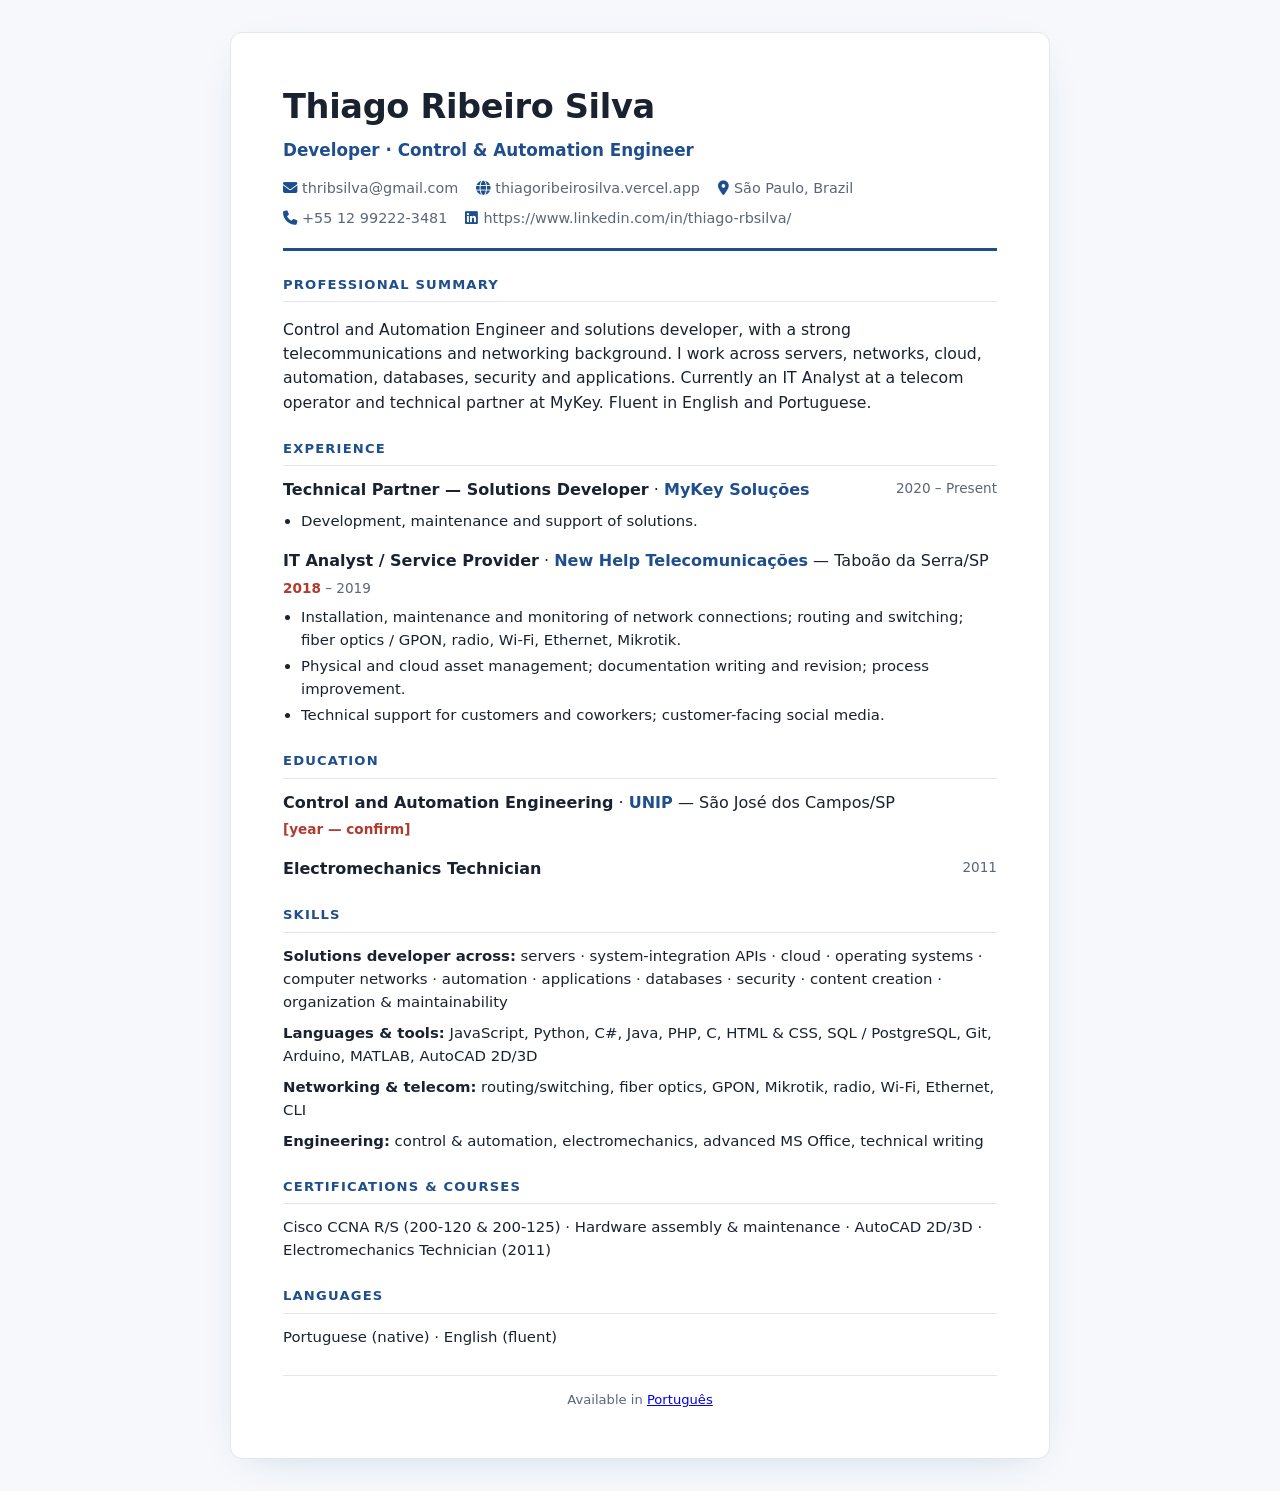
==== curriculo/en-us/index.html @ 22ec601d "corrige título, telefone, linkedin, tempo de trabalho, descrição, início de trabalho do currículo en" ====
<!DOCTYPE html>
<html lang="en-US">
<head>
  <meta charset="UTF-8">
  <meta name="viewport" content="width=device-width, initial-scale=1">
  <title>Thiago Ribeiro Silva — Resume</title>
  <link rel="stylesheet" href="https://cdnjs.cloudflare.com/ajax/libs/font-awesome/6.5.2/css/all.min.css">
  <style>
    :root{
      --cor-fundo:#ffffff;
      --cor-papel:#f6f8fb;
      --cor-texto:#1a2230;
      --cor-texto-suave:#5b6678;
      --cor-destaque:#1f4e8c;          /* azul corporativo (engenharia/aeroespacial) */
      --cor-destaque-claro:#eaf1fb;
      --cor-borda:#e2e7ef;
      --largura-maxima:820px;
    }
    *{box-sizing:border-box;}
    body{
      margin:0;
      background:var(--cor-papel);
      color:var(--cor-texto);
      font-family:'Inter',system-ui,-apple-system,'Segoe UI',Roboto,Arial,sans-serif;
      line-height:1.55;
      -webkit-font-smoothing:antialiased;
    }
    .folha{
      max-width:var(--largura-maxima);
      margin:32px auto;
      background:var(--cor-fundo);
      border:1px solid var(--cor-borda);
      border-radius:12px;
      padding:48px 52px;
      box-shadow:0 10px 40px -20px rgba(31,78,140,.25);
    }
    /* cabeçalho */
    .cabecalho{ border-bottom:3px solid var(--cor-destaque); padding-bottom:18px; margin-bottom:22px; }
    .cabecalho h1{ margin:0; font-size:2.1rem; letter-spacing:-.01em; color:var(--cor-texto); }
    .cargo{ margin:4px 0 14px; color:var(--cor-destaque); font-weight:600; font-size:1.05rem; }
    .contato{ display:flex; flex-wrap:wrap; gap:8px 18px; font-size:.9rem; color:var(--cor-texto-suave); }
    .contato a{ color:var(--cor-texto-suave); text-decoration:none; }
    .contato a:hover{ color:var(--cor-destaque); }
    .contato i{ color:var(--cor-destaque); margin-right:5px; }
    /* seções */
    section{ margin-top:24px; }
    section h2{
      font-size:.82rem; text-transform:uppercase; letter-spacing:.09em;
      color:var(--cor-destaque); margin:0 0 12px; padding-bottom:6px;
      border-bottom:1px solid var(--cor-borda);
    }
    .resumo{ color:var(--cor-texto); font-size:.98rem; }
    /* experiência / formação */
    .item{ margin-bottom:16px; }
    .item-topo{ display:flex; justify-content:space-between; flex-wrap:wrap; gap:4px; }
    .item-titulo{ font-weight:700; }
    .item-org{ color:var(--cor-destaque); font-weight:600; }
    .item-periodo{ color:var(--cor-texto-suave); font-size:.85rem; white-space:nowrap; }
    .item ul{ margin:7px 0 0; padding-left:18px; }
    .item li{ margin:3px 0; font-size:.93rem; }
    .placeholder{ color:#b03a2e; font-weight:600; }    /* destacar o que falta confirmar */
    /* habilidades */
    .grupo-skill{ margin-bottom:8px; font-size:.93rem; }
    .grupo-skill b{ color:var(--cor-texto); }
    .linha-curta{ font-size:.93rem; }
    footer{ margin-top:26px; padding-top:14px; border-top:1px solid var(--cor-borda); font-size:.82rem; color:var(--cor-texto-suave); text-align:center; }
    /* responsivo */
    @media (max-width:600px){ .folha{ padding:30px 22px; margin:14px; } .cabecalho h1{ font-size:1.7rem; } }
    /* impressão / salvar como PDF */
    @media print{
      body{ background:#fff; }
      .folha{ margin:0; border:0; box-shadow:none; border-radius:0; padding:0 8mm; max-width:none; }
      a{ color:var(--cor-texto) !important; }
    }
  </style>
</head>
<body>
  <main class="folha">
    <header class="cabecalho">
      <h1>Thiago Ribeiro Silva</h1>
      <div class="cargo">Developer · Control &amp; Automation Engineer</div>
      <div class="contato">
        <span><i class="fas fa-envelope"></i><a href="mailto:thribsilva@gmail.com">thribsilva@gmail.com</a></span>
        <span><i class="fas fa-globe"></i><a href="https://thiagoribeirosilva.vercel.app" target="_blank" rel="noopener">thiagoribeirosilva.vercel.app</a></span>
        <span><i class="fas fa-location-dot"></i>São Paulo, Brazil</span>
        <span><i class="fas fa-phone"></i><span">+55 12 99222-3481</span></span>
        <span><i class="fab fa-linkedin"></i><span>https://www.linkedin.com/in/thiago-rbsilva/</span></span>
      </div>
    </header>

    <section>
      <h2>Professional summary</h2>
      <p class="resumo">
        Control and Automation Engineer and solutions developer, with a strong telecommunications and
        networking background. I work across servers, networks, cloud, automation, databases, security and
        applications. Currently an IT Analyst at a telecom operator and technical partner at MyKey. Fluent in
        English and Portuguese.
      </p>
    </section>

    <section>
      <h2>Experience</h2>

      <div class="item">
        <div class="item-topo">
          <span><span class="item-titulo">Technical Partner — Solutions Developer</span> ·
            <span class="item-org">MyKey Soluções</span></span>
          <span class="item-periodo"><span>2020</span> – Present</span>
        </div>
        <ul>
          <li><span>Development, maintenance and support of solutions.</span></li>
        </ul>
      </div>

      <div class="item">
        <div class="item-topo">
          <span><span class="item-titulo">IT Analyst / Service Provider</span> ·
            <span class="item-org">New Help Telecomunicações</span> — Taboão da Serra/SP</span>
          <span class="item-periodo"><span class="placeholder">2018</span> – 2019</span>
        </div>
        <ul>
          <li>Installation, maintenance and monitoring of network connections; routing and switching; fiber optics / GPON, radio, Wi-Fi, Ethernet, Mikrotik.</li>
          <li>Physical and cloud asset management; documentation writing and revision; process improvement.</li>
          <li>Technical support for customers and coworkers; customer-facing social media.</li>
        </ul>
      </div>
    </section>

    <section>
      <h2>Education</h2>
      <div class="item">
        <div class="item-topo">
          <span><span class="item-titulo">Control and Automation Engineering</span> ·
            <span class="item-org">UNIP</span> — São José dos Campos/SP</span>
          <span class="item-periodo"><span class="placeholder">[year — confirm]</span></span>
        </div>
      </div>
      <div class="item">
        <div class="item-topo">
          <span><span class="item-titulo">Electromechanics Technician</span></span>
          <span class="item-periodo">2011</span>
        </div>
      </div>
    </section>

    <section>
      <h2>Skills</h2>
      <div class="grupo-skill"><b>Solutions developer across:</b> servers · system-integration APIs · cloud · operating systems · computer networks · automation · applications · databases · security · content creation · organization &amp; maintainability</div>
      <div class="grupo-skill"><b>Languages &amp; tools:</b> JavaScript, Python, C#, Java, PHP, C, HTML &amp; CSS, SQL / PostgreSQL, Git, Arduino, MATLAB, AutoCAD 2D/3D</div>
      <div class="grupo-skill"><b>Networking &amp; telecom:</b> routing/switching, fiber optics, GPON, Mikrotik, radio, Wi-Fi, Ethernet, CLI</div>
      <div class="grupo-skill"><b>Engineering:</b> control &amp; automation, electromechanics, advanced MS Office, technical writing</div>
    </section>

    <section>
      <h2>Certifications &amp; courses</h2>
      <div class="linha-curta">Cisco CCNA R/S (200-120 &amp; 200-125) · Hardware assembly &amp; maintenance · AutoCAD 2D/3D · Electromechanics Technician (2011)</div>
    </section>

    <section>
      <h2>Languages</h2>
      <div class="linha-curta">Portuguese (native) · English (fluent)</div>
    </section>

    <footer>Available in <a href="../pt-BR">Português</a></footer>
  </main>
</body>
</html>
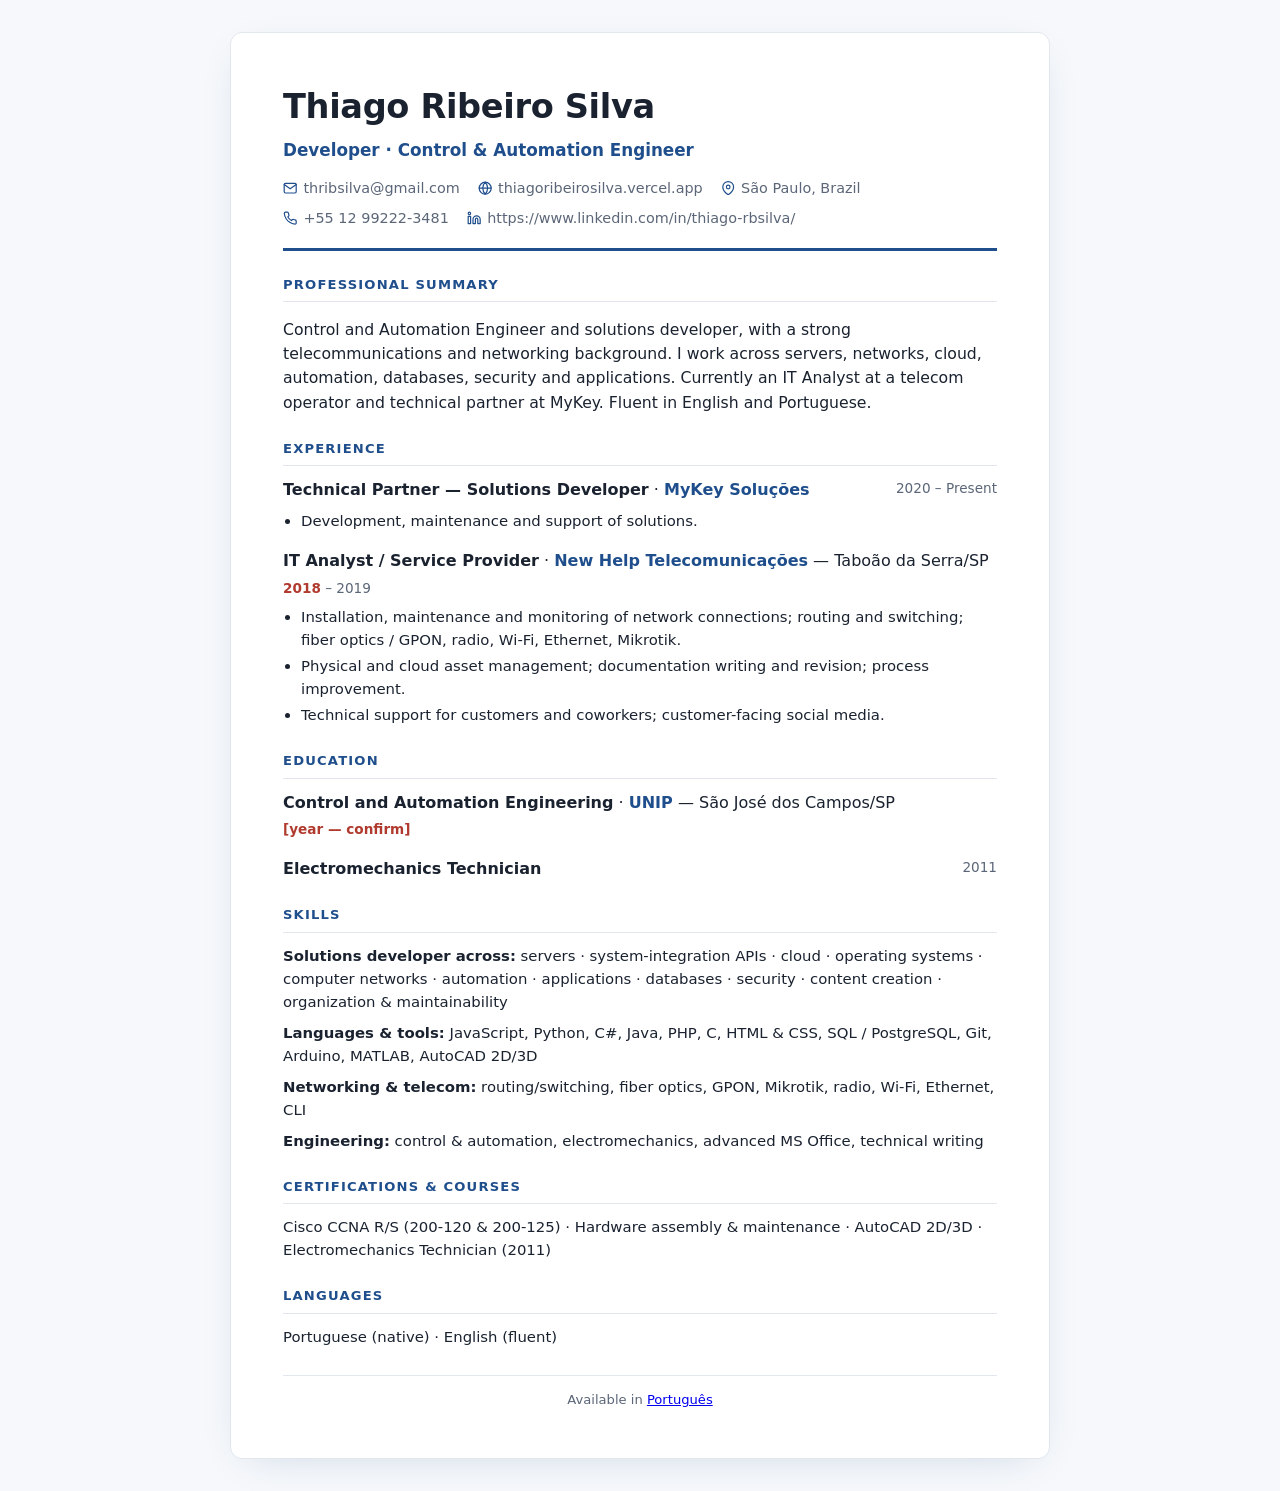
==== commit e413a877: "Corrige currículo sob a CSP estrita do site - Externaliza o CSS para estilo.css (o <style> inline er" ====
--- a/curriculo/en-us/index.html
+++ b/curriculo/en-us/index.html
@@ -4,75 +4,7 @@
   <meta charset="UTF-8">
   <meta name="viewport" content="width=device-width, initial-scale=1">
   <title>Thiago Ribeiro Silva — Resume</title>
-  <link rel="stylesheet" href="https://cdnjs.cloudflare.com/ajax/libs/font-awesome/6.5.2/css/all.min.css">
-  <style>
-    :root{
-      --cor-fundo:#ffffff;
-      --cor-papel:#f6f8fb;
-      --cor-texto:#1a2230;
-      --cor-texto-suave:#5b6678;
-      --cor-destaque:#1f4e8c;          /* azul corporativo (engenharia/aeroespacial) */
-      --cor-destaque-claro:#eaf1fb;
-      --cor-borda:#e2e7ef;
-      --largura-maxima:820px;
-    }
-    *{box-sizing:border-box;}
-    body{
-      margin:0;
-      background:var(--cor-papel);
-      color:var(--cor-texto);
-      font-family:'Inter',system-ui,-apple-system,'Segoe UI',Roboto,Arial,sans-serif;
-      line-height:1.55;
-      -webkit-font-smoothing:antialiased;
-    }
-    .folha{
-      max-width:var(--largura-maxima);
-      margin:32px auto;
-      background:var(--cor-fundo);
-      border:1px solid var(--cor-borda);
-      border-radius:12px;
-      padding:48px 52px;
-      box-shadow:0 10px 40px -20px rgba(31,78,140,.25);
-    }
-    /* cabeçalho */
-    .cabecalho{ border-bottom:3px solid var(--cor-destaque); padding-bottom:18px; margin-bottom:22px; }
-    .cabecalho h1{ margin:0; font-size:2.1rem; letter-spacing:-.01em; color:var(--cor-texto); }
-    .cargo{ margin:4px 0 14px; color:var(--cor-destaque); font-weight:600; font-size:1.05rem; }
-    .contato{ display:flex; flex-wrap:wrap; gap:8px 18px; font-size:.9rem; color:var(--cor-texto-suave); }
-    .contato a{ color:var(--cor-texto-suave); text-decoration:none; }
-    .contato a:hover{ color:var(--cor-destaque); }
-    .contato i{ color:var(--cor-destaque); margin-right:5px; }
-    /* seções */
-    section{ margin-top:24px; }
-    section h2{
-      font-size:.82rem; text-transform:uppercase; letter-spacing:.09em;
-      color:var(--cor-destaque); margin:0 0 12px; padding-bottom:6px;
-      border-bottom:1px solid var(--cor-borda);
-    }
-    .resumo{ color:var(--cor-texto); font-size:.98rem; }
-    /* experiência / formação */
-    .item{ margin-bottom:16px; }
-    .item-topo{ display:flex; justify-content:space-between; flex-wrap:wrap; gap:4px; }
-    .item-titulo{ font-weight:700; }
-    .item-org{ color:var(--cor-destaque); font-weight:600; }
-    .item-periodo{ color:var(--cor-texto-suave); font-size:.85rem; white-space:nowrap; }
-    .item ul{ margin:7px 0 0; padding-left:18px; }
-    .item li{ margin:3px 0; font-size:.93rem; }
-    .placeholder{ color:#b03a2e; font-weight:600; }    /* destacar o que falta confirmar */
-    /* habilidades */
-    .grupo-skill{ margin-bottom:8px; font-size:.93rem; }
-    .grupo-skill b{ color:var(--cor-texto); }
-    .linha-curta{ font-size:.93rem; }
-    footer{ margin-top:26px; padding-top:14px; border-top:1px solid var(--cor-borda); font-size:.82rem; color:var(--cor-texto-suave); text-align:center; }
-    /* responsivo */
-    @media (max-width:600px){ .folha{ padding:30px 22px; margin:14px; } .cabecalho h1{ font-size:1.7rem; } }
-    /* impressão / salvar como PDF */
-    @media print{
-      body{ background:#fff; }
-      .folha{ margin:0; border:0; box-shadow:none; border-radius:0; padding:0 8mm; max-width:none; }
-      a{ color:var(--cor-texto) !important; }
-    }
-  </style>
+  <link rel="stylesheet" href="estilo.css" />
 </head>
 <body>
   <main class="folha">
@@ -80,11 +12,11 @@
       <h1>Thiago Ribeiro Silva</h1>
       <div class="cargo">Developer · Control &amp; Automation Engineer</div>
       <div class="contato">
-        <span><i class="fas fa-envelope"></i><a href="mailto:thribsilva@gmail.com">thribsilva@gmail.com</a></span>
-        <span><i class="fas fa-globe"></i><a href="https://thiagoribeirosilva.vercel.app" target="_blank" rel="noopener">thiagoribeirosilva.vercel.app</a></span>
-        <span><i class="fas fa-location-dot"></i>São Paulo, Brazil</span>
-        <span><i class="fas fa-phone"></i><span">+55 12 99222-3481</span></span>
-        <span><i class="fab fa-linkedin"></i><span>https://www.linkedin.com/in/thiago-rbsilva/</span></span>
+        <span><svg class="icone" viewBox="0 0 24 24" aria-hidden="true"><path d="M4 4h16c1.1 0 2 .9 2 2v12c0 1.1-.9 2-2 2H4c-1.1 0-2-.9-2-2V6c0-1.1.9-2 2-2z"/><polyline points="22,6 12,13 2,6"/></svg><a href="mailto:thribsilva@gmail.com">thribsilva@gmail.com</a></span>
+        <span><svg class="icone" viewBox="0 0 24 24" aria-hidden="true"><circle cx="12" cy="12" r="10"/><line x1="2" y1="12" x2="22" y2="12"/><path d="M12 2a15.3 15.3 0 0 1 4 10 15.3 15.3 0 0 1-4 10 15.3 15.3 0 0 1-4-10 15.3 15.3 0 0 1 4-10z"/></svg><a href="https://thiagoribeirosilva.vercel.app" target="_blank" rel="noopener">thiagoribeirosilva.vercel.app</a></span>
+        <span><svg class="icone" viewBox="0 0 24 24" aria-hidden="true"><path d="M21 10c0 7-9 13-9 13s-9-6-9-13a9 9 0 0 1 18 0z"/><circle cx="12" cy="10" r="3"/></svg>São Paulo, Brazil</span>
+        <span><svg class="icone" viewBox="0 0 24 24" aria-hidden="true"><path d="M22 16.92v3a2 2 0 0 1-2.18 2 19.79 19.79 0 0 1-8.63-3.07 19.5 19.5 0 0 1-6-6 19.79 19.79 0 0 1-3.07-8.67A2 2 0 0 1 4.11 2h3a2 2 0 0 1 2 1.72 12.84 12.84 0 0 0 .7 2.81 2 2 0 0 1-.45 2.11L8.09 9.91a16 16 0 0 0 6 6l1.27-1.27a2 2 0 0 1 2.11-.45 12.84 12.84 0 0 0 2.81.7A2 2 0 0 1 22 16.92z"/></svg><span">+55 12 99222-3481</span></span>
+        <span><svg class="icone" viewBox="0 0 24 24" aria-hidden="true"><path d="M16 8a6 6 0 0 1 6 6v7h-4v-7a2 2 0 0 0-2-2 2 2 0 0 0-2 2v7h-4v-7a6 6 0 0 1 6-6z"/><rect x="2" y="9" width="4" height="12"/><circle cx="4" cy="4" r="2"/></svg><span>https://www.linkedin.com/in/thiago-rbsilva/</span></span>
       </div>
     </header>
 
--- a/curriculo/en-us/estilo.css
+++ b/curriculo/en-us/estilo.css
@@ -0,0 +1,68 @@
+:root{
+      --cor-fundo:#ffffff;
+      --cor-papel:#f6f8fb;
+      --cor-texto:#1a2230;
+      --cor-texto-suave:#5b6678;
+      --cor-destaque:#1f4e8c;          /* azul corporativo (engenharia/aeroespacial) */
+      --cor-destaque-claro:#eaf1fb;
+      --cor-borda:#e2e7ef;
+      --largura-maxima:820px;
+    }
+    *{box-sizing:border-box;}
+    body{
+      margin:0;
+      background:var(--cor-papel);
+      color:var(--cor-texto);
+      font-family:'Inter',system-ui,-apple-system,'Segoe UI',Roboto,Arial,sans-serif;
+      line-height:1.55;
+      -webkit-font-smoothing:antialiased;
+    }
+    .folha{
+      max-width:var(--largura-maxima);
+      margin:32px auto;
+      background:var(--cor-fundo);
+      border:1px solid var(--cor-borda);
+      border-radius:12px;
+      padding:48px 52px;
+      box-shadow:0 10px 40px -20px rgba(31,78,140,.25);
+    }
+    /* cabeçalho */
+    .cabecalho{ border-bottom:3px solid var(--cor-destaque); padding-bottom:18px; margin-bottom:22px; }
+    .cabecalho h1{ margin:0; font-size:2.1rem; letter-spacing:-.01em; color:var(--cor-texto); }
+    .cargo{ margin:4px 0 14px; color:var(--cor-destaque); font-weight:600; font-size:1.05rem; }
+    .contato{ display:flex; flex-wrap:wrap; gap:8px 18px; font-size:.9rem; color:var(--cor-texto-suave); }
+    .contato a{ color:var(--cor-texto-suave); text-decoration:none; }
+    .contato a:hover{ color:var(--cor-destaque); }
+    .contato .icone{ width:1em; height:1em; color:var(--cor-destaque); margin-right:6px; vertical-align:-2px; flex:none; stroke:currentColor; fill:none; stroke-width:2; stroke-linecap:round; stroke-linejoin:round; }
+    /* seções */
+    section{ margin-top:24px; }
+    section h2{
+      font-size:.82rem; text-transform:uppercase; letter-spacing:.09em;
+      color:var(--cor-destaque); margin:0 0 12px; padding-bottom:6px;
+      border-bottom:1px solid var(--cor-borda);
+    }
+    .resumo{ color:var(--cor-texto); font-size:.98rem; }
+    /* experiência / formação */
+    .item{ margin-bottom:16px; }
+    .item-topo{ display:flex; justify-content:space-between; flex-wrap:wrap; gap:4px; }
+    .item-titulo{ font-weight:700; }
+    .item-org{ color:var(--cor-destaque); font-weight:600; }
+    .item-periodo{ color:var(--cor-texto-suave); font-size:.85rem; white-space:nowrap; }
+    .item ul{ margin:7px 0 0; padding-left:18px; }
+    .item li{ margin:3px 0; font-size:.93rem; }
+    .placeholder{ color:#b03a2e; font-weight:600; }    /* destacar o que falta confirmar */
+    /* habilidades */
+    .grupo-skill{ margin-bottom:8px; font-size:.93rem; }
+    .grupo-skill b{ color:var(--cor-texto); }
+    .linha-curta{ font-size:.93rem; }
+    footer{ margin-top:26px; padding-top:14px; border-top:1px solid var(--cor-borda); font-size:.82rem; color:var(--cor-texto-suave); text-align:center; }
+    /* responsivo */
+    @media (max-width:600px){ .folha{ padding:30px 22px; margin:14px; } .cabecalho h1{ font-size:1.7rem; } }
+    /* impressão / salvar como PDF */
+    @media print{
+      body{ background:#fff; }
+      .folha{ margin:0; border:0; box-shadow:none; border-radius:0; padding:0 8mm; max-width:none; }
+      a{ color:var(--cor-texto) !important; }
+    }
+.contato span{ display:inline-flex; align-items:center; }
+
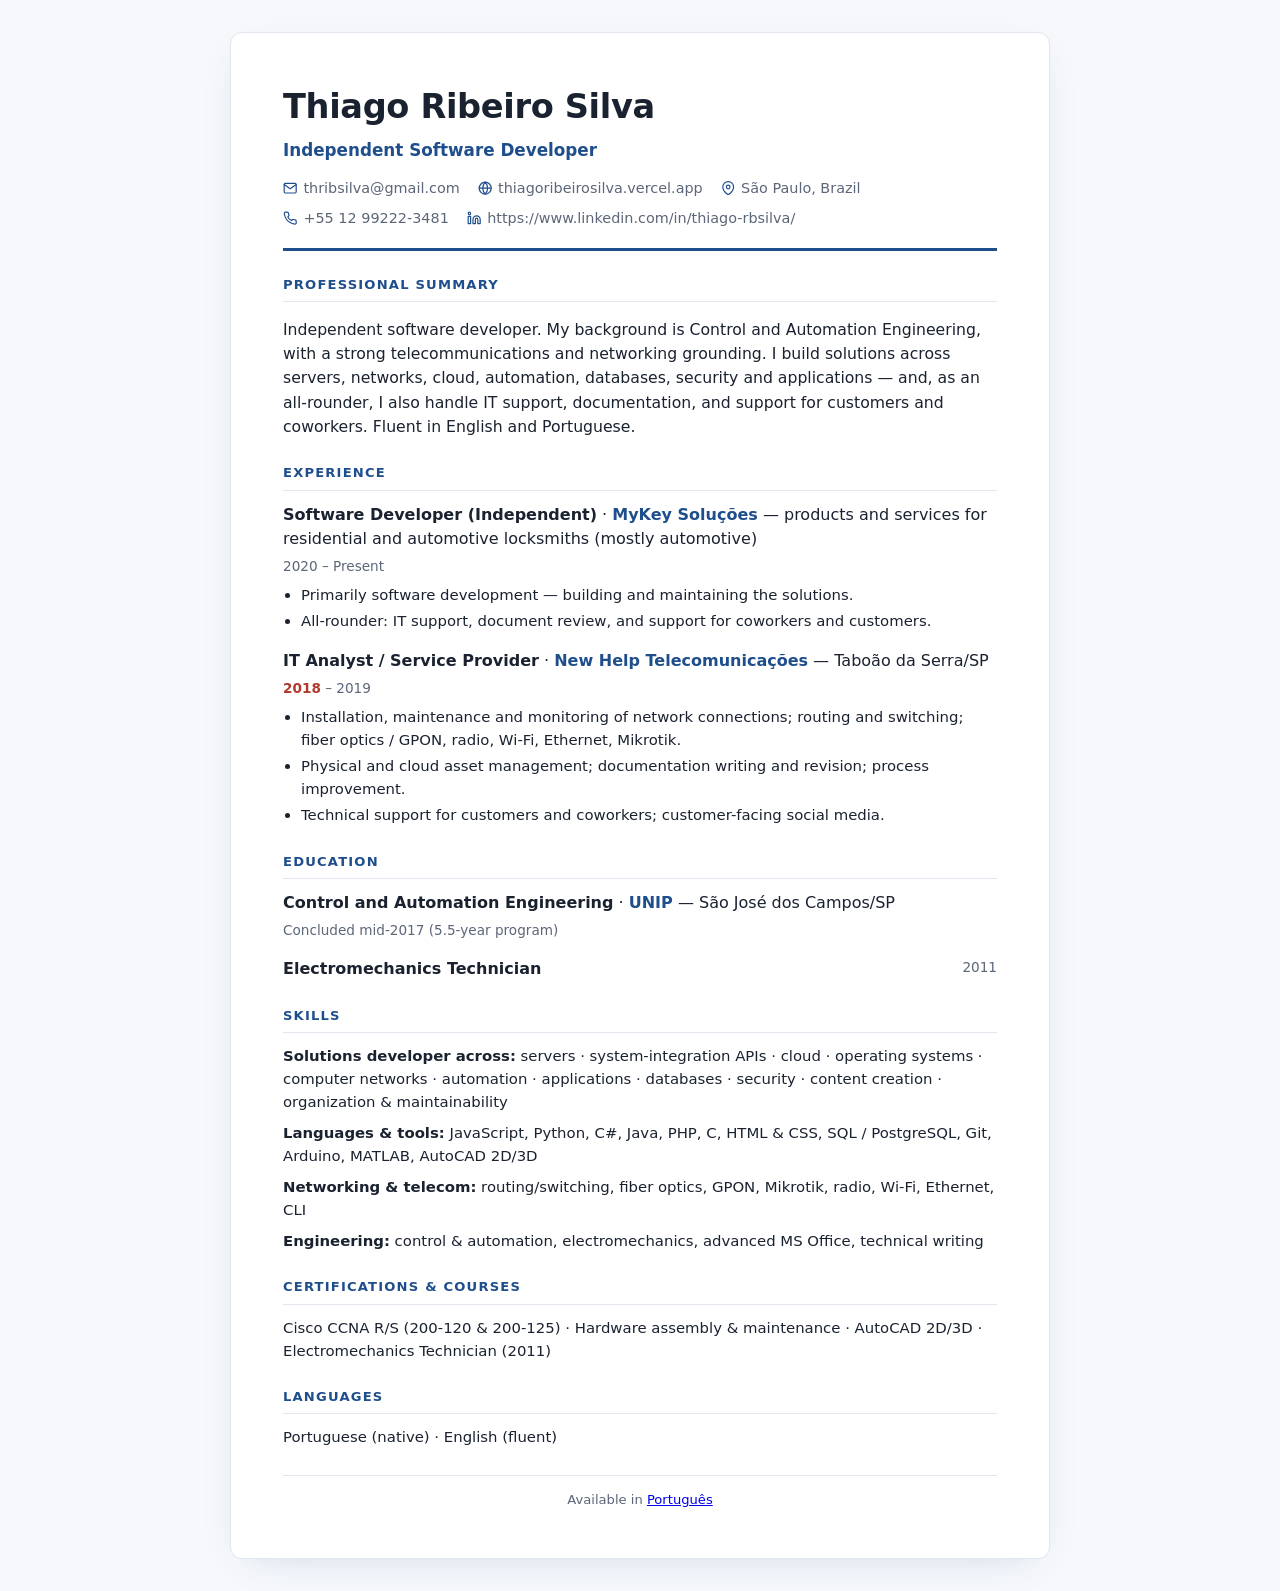
==== commit a6ee8eac: "Corrige conteúdo do currículo (fatos reais do Thiago) - Cargo: Independent Software Developer (prima" ====
--- a/curriculo/en-us/index.html
+++ b/curriculo/en-us/index.html
@@ -4,18 +4,19 @@
   <meta charset="UTF-8">
   <meta name="viewport" content="width=device-width, initial-scale=1">
   <title>Thiago Ribeiro Silva — Resume</title>
-  <link rel="stylesheet" href="estilo.css" />
+  <link rel="icon" type="image/svg+xml" href="/favicon.svg" />
+  <link rel="stylesheet" href="/curriculo/en-us/estilo.css" />
 </head>
 <body>
   <main class="folha">
     <header class="cabecalho">
       <h1>Thiago Ribeiro Silva</h1>
-      <div class="cargo">Developer · Control &amp; Automation Engineer</div>
+      <div class="cargo">Independent Software Developer</div>
       <div class="contato">
         <span><svg class="icone" viewBox="0 0 24 24" aria-hidden="true"><path d="M4 4h16c1.1 0 2 .9 2 2v12c0 1.1-.9 2-2 2H4c-1.1 0-2-.9-2-2V6c0-1.1.9-2 2-2z"/><polyline points="22,6 12,13 2,6"/></svg><a href="mailto:thribsilva@gmail.com">thribsilva@gmail.com</a></span>
         <span><svg class="icone" viewBox="0 0 24 24" aria-hidden="true"><circle cx="12" cy="12" r="10"/><line x1="2" y1="12" x2="22" y2="12"/><path d="M12 2a15.3 15.3 0 0 1 4 10 15.3 15.3 0 0 1-4 10 15.3 15.3 0 0 1-4-10 15.3 15.3 0 0 1 4-10z"/></svg><a href="https://thiagoribeirosilva.vercel.app" target="_blank" rel="noopener">thiagoribeirosilva.vercel.app</a></span>
         <span><svg class="icone" viewBox="0 0 24 24" aria-hidden="true"><path d="M21 10c0 7-9 13-9 13s-9-6-9-13a9 9 0 0 1 18 0z"/><circle cx="12" cy="10" r="3"/></svg>São Paulo, Brazil</span>
-        <span><svg class="icone" viewBox="0 0 24 24" aria-hidden="true"><path d="M22 16.92v3a2 2 0 0 1-2.18 2 19.79 19.79 0 0 1-8.63-3.07 19.5 19.5 0 0 1-6-6 19.79 19.79 0 0 1-3.07-8.67A2 2 0 0 1 4.11 2h3a2 2 0 0 1 2 1.72 12.84 12.84 0 0 0 .7 2.81 2 2 0 0 1-.45 2.11L8.09 9.91a16 16 0 0 0 6 6l1.27-1.27a2 2 0 0 1 2.11-.45 12.84 12.84 0 0 0 2.81.7A2 2 0 0 1 22 16.92z"/></svg><span">+55 12 99222-3481</span></span>
+        <span><svg class="icone" viewBox="0 0 24 24" aria-hidden="true"><path d="M22 16.92v3a2 2 0 0 1-2.18 2 19.79 19.79 0 0 1-8.63-3.07 19.5 19.5 0 0 1-6-6 19.79 19.79 0 0 1-3.07-8.67A2 2 0 0 1 4.11 2h3a2 2 0 0 1 2 1.72 12.84 12.84 0 0 0 .7 2.81 2 2 0 0 1-.45 2.11L8.09 9.91a16 16 0 0 0 6 6l1.27-1.27a2 2 0 0 1 2.11-.45 12.84 12.84 0 0 0 2.81.7A2 2 0 0 1 22 16.92z"/></svg><a href="tel:+5512992223481">+55 12 99222-3481</a></span>
         <span><svg class="icone" viewBox="0 0 24 24" aria-hidden="true"><path d="M16 8a6 6 0 0 1 6 6v7h-4v-7a2 2 0 0 0-2-2 2 2 0 0 0-2 2v7h-4v-7a6 6 0 0 1 6-6z"/><rect x="2" y="9" width="4" height="12"/><circle cx="4" cy="4" r="2"/></svg><span>https://www.linkedin.com/in/thiago-rbsilva/</span></span>
       </div>
     </header>
@@ -23,10 +24,10 @@
     <section>
       <h2>Professional summary</h2>
       <p class="resumo">
-        Control and Automation Engineer and solutions developer, with a strong telecommunications and
-        networking background. I work across servers, networks, cloud, automation, databases, security and
-        applications. Currently an IT Analyst at a telecom operator and technical partner at MyKey. Fluent in
-        English and Portuguese.
+        Independent software developer. My background is Control and Automation Engineering, with a strong
+        telecommunications and networking grounding. I build solutions across servers, networks, cloud,
+        automation, databases, security and applications — and, as an all-rounder, I also handle IT support,
+        documentation, and support for customers and coworkers. Fluent in English and Portuguese.
       </p>
     </section>
 
@@ -35,12 +36,13 @@
 
       <div class="item">
         <div class="item-topo">
-          <span><span class="item-titulo">Technical Partner — Solutions Developer</span> ·
-            <span class="item-org">MyKey Soluções</span></span>
-          <span class="item-periodo"><span>2020</span> – Present</span>
+          <span><span class="item-titulo">Software Developer (Independent)</span> ·
+            <span class="item-org">MyKey Soluções</span> — products and services for residential and automotive locksmiths (mostly automotive)</span>
+          <span class="item-periodo">2020 – Present</span>
         </div>
         <ul>
-          <li><span>Development, maintenance and support of solutions.</span></li>
+          <li>Primarily software development — building and maintaining the solutions.</li>
+          <li>All-rounder: IT support, document review, and support for coworkers and customers.</li>
         </ul>
       </div>
 
@@ -64,7 +66,7 @@
         <div class="item-topo">
           <span><span class="item-titulo">Control and Automation Engineering</span> ·
             <span class="item-org">UNIP</span> — São José dos Campos/SP</span>
-          <span class="item-periodo"><span class="placeholder">[year — confirm]</span></span>
+          <span class="item-periodo">Concluded mid-2017 (5.5-year program)</span>
         </div>
       </div>
       <div class="item">
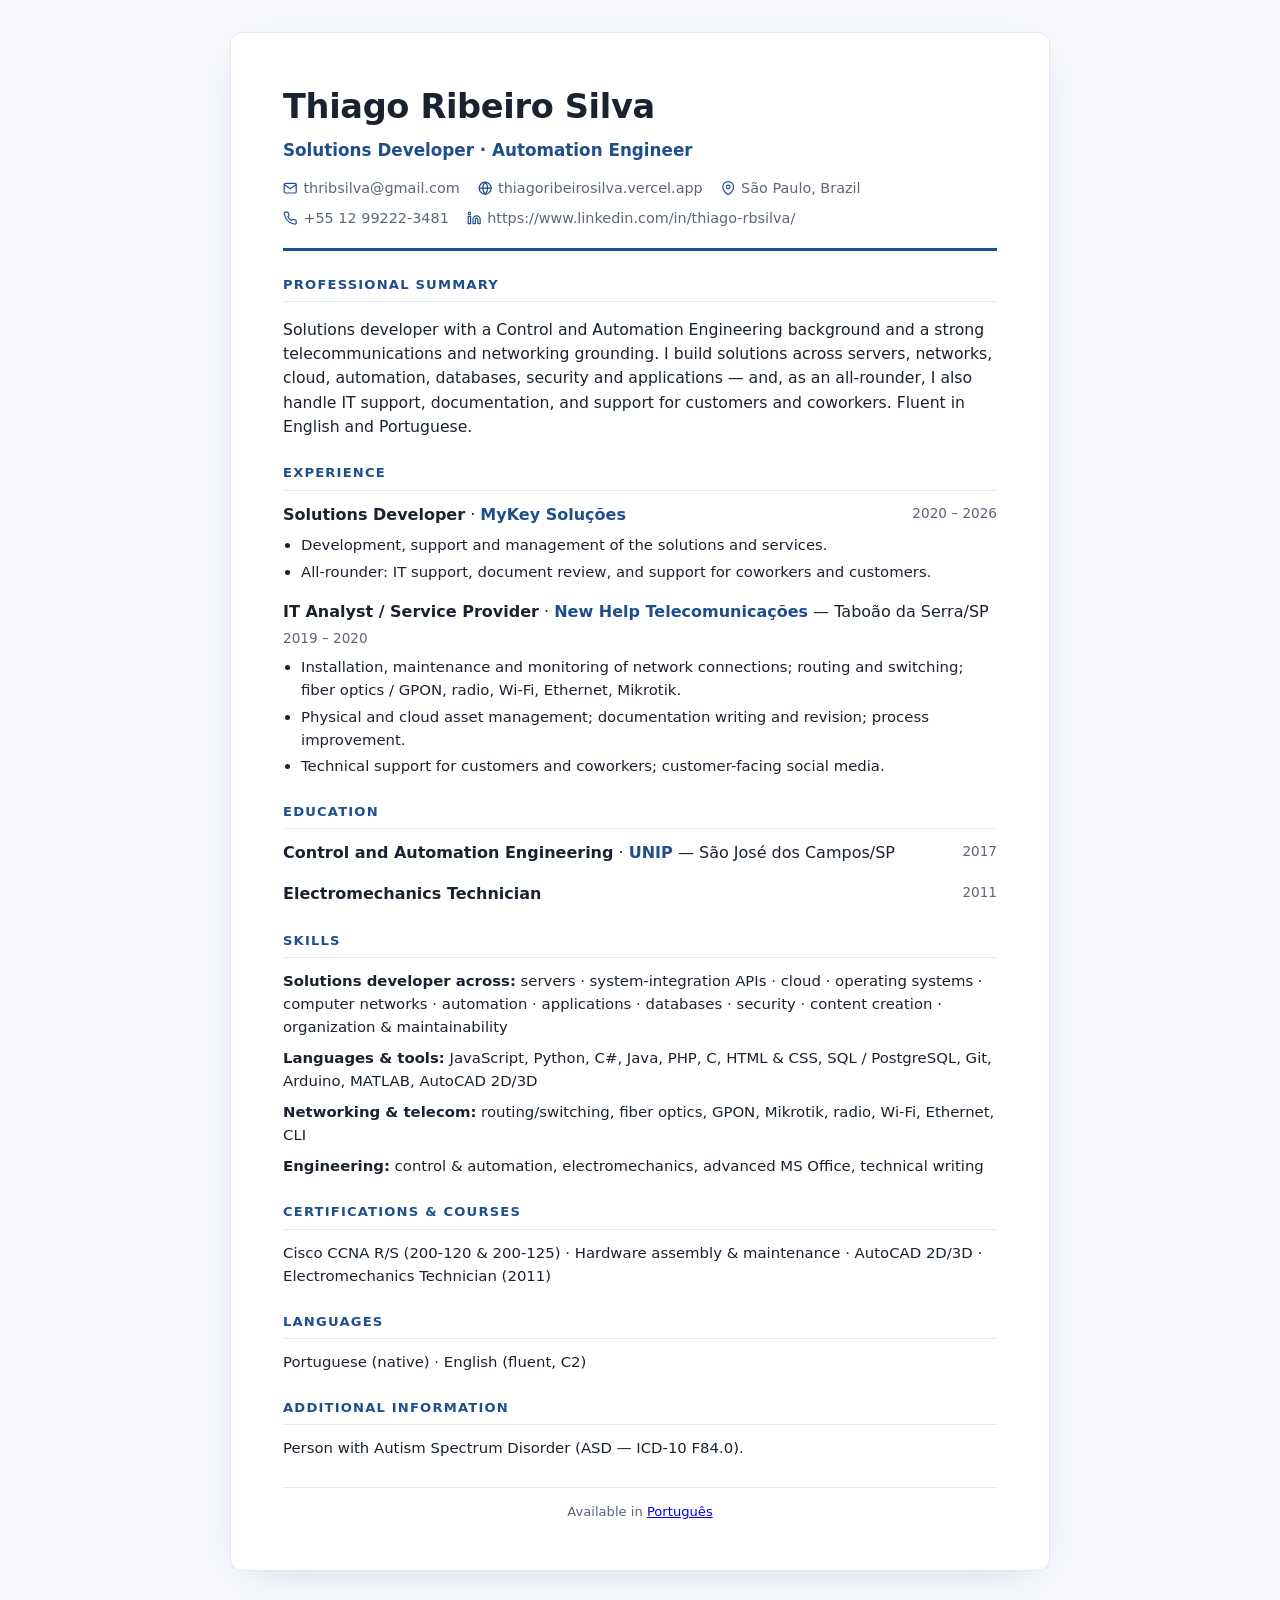
==== commit ecb3b7a4: "Ajusta currículo en-us: datas New Help, inglês C2 e informação adicional - New Help: período corrigi" ====
--- a/curriculo/en-us/index.html
+++ b/curriculo/en-us/index.html
@@ -11,7 +11,7 @@
   <main class="folha">
     <header class="cabecalho">
       <h1>Thiago Ribeiro Silva</h1>
-      <div class="cargo">Independent Software Developer</div>
+      <div class="cargo">Solutions Developer · Automation Engineer</div>
       <div class="contato">
         <span><svg class="icone" viewBox="0 0 24 24" aria-hidden="true"><path d="M4 4h16c1.1 0 2 .9 2 2v12c0 1.1-.9 2-2 2H4c-1.1 0-2-.9-2-2V6c0-1.1.9-2 2-2z"/><polyline points="22,6 12,13 2,6"/></svg><a href="mailto:thribsilva@gmail.com">thribsilva@gmail.com</a></span>
         <span><svg class="icone" viewBox="0 0 24 24" aria-hidden="true"><circle cx="12" cy="12" r="10"/><line x1="2" y1="12" x2="22" y2="12"/><path d="M12 2a15.3 15.3 0 0 1 4 10 15.3 15.3 0 0 1-4 10 15.3 15.3 0 0 1-4-10 15.3 15.3 0 0 1 4-10z"/></svg><a href="https://thiagoribeirosilva.vercel.app" target="_blank" rel="noopener">thiagoribeirosilva.vercel.app</a></span>
@@ -24,7 +24,7 @@
     <section>
       <h2>Professional summary</h2>
       <p class="resumo">
-        Independent software developer. My background is Control and Automation Engineering, with a strong
+        Solutions developer with a Control and Automation Engineering background and a strong
         telecommunications and networking grounding. I build solutions across servers, networks, cloud,
         automation, databases, security and applications — and, as an all-rounder, I also handle IT support,
         documentation, and support for customers and coworkers. Fluent in English and Portuguese.
@@ -36,12 +36,12 @@
 
       <div class="item">
         <div class="item-topo">
-          <span><span class="item-titulo">Software Developer (Independent)</span> ·
-            <span class="item-org">MyKey Soluções</span> — products and services for residential and automotive locksmiths (mostly automotive)</span>
-          <span class="item-periodo">2020 – Present</span>
+          <span><span class="item-titulo">Solutions Developer</span> ·
+            <span class="item-org">MyKey Soluções</span></span>
+          <span class="item-periodo">2020 – 2026</span>
         </div>
         <ul>
-          <li>Primarily software development — building and maintaining the solutions.</li>
+          <li>Development, support and management of the solutions and services.</li>
           <li>All-rounder: IT support, document review, and support for coworkers and customers.</li>
         </ul>
       </div>
@@ -50,7 +50,7 @@
         <div class="item-topo">
           <span><span class="item-titulo">IT Analyst / Service Provider</span> ·
             <span class="item-org">New Help Telecomunicações</span> — Taboão da Serra/SP</span>
-          <span class="item-periodo"><span class="placeholder">2018</span> – 2019</span>
+          <span class="item-periodo">2019 – 2020</span>
         </div>
         <ul>
           <li>Installation, maintenance and monitoring of network connections; routing and switching; fiber optics / GPON, radio, Wi-Fi, Ethernet, Mikrotik.</li>
@@ -66,7 +66,7 @@
         <div class="item-topo">
           <span><span class="item-titulo">Control and Automation Engineering</span> ·
             <span class="item-org">UNIP</span> — São José dos Campos/SP</span>
-          <span class="item-periodo">Concluded mid-2017 (5.5-year program)</span>
+          <span class="item-periodo">2017</span>
         </div>
       </div>
       <div class="item">
@@ -92,7 +92,12 @@
 
     <section>
       <h2>Languages</h2>
-      <div class="linha-curta">Portuguese (native) · English (fluent)</div>
+      <div class="linha-curta">Portuguese (native) · English (fluent, C2)</div>
+    </section>
+
+    <section>
+      <h2>Additional information</h2>
+      <div class="linha-curta">Person with Autism Spectrum Disorder (ASD — ICD-10 F84.0).</div>
     </section>
 
     <footer>Available in <a href="../pt-BR">Português</a></footer>
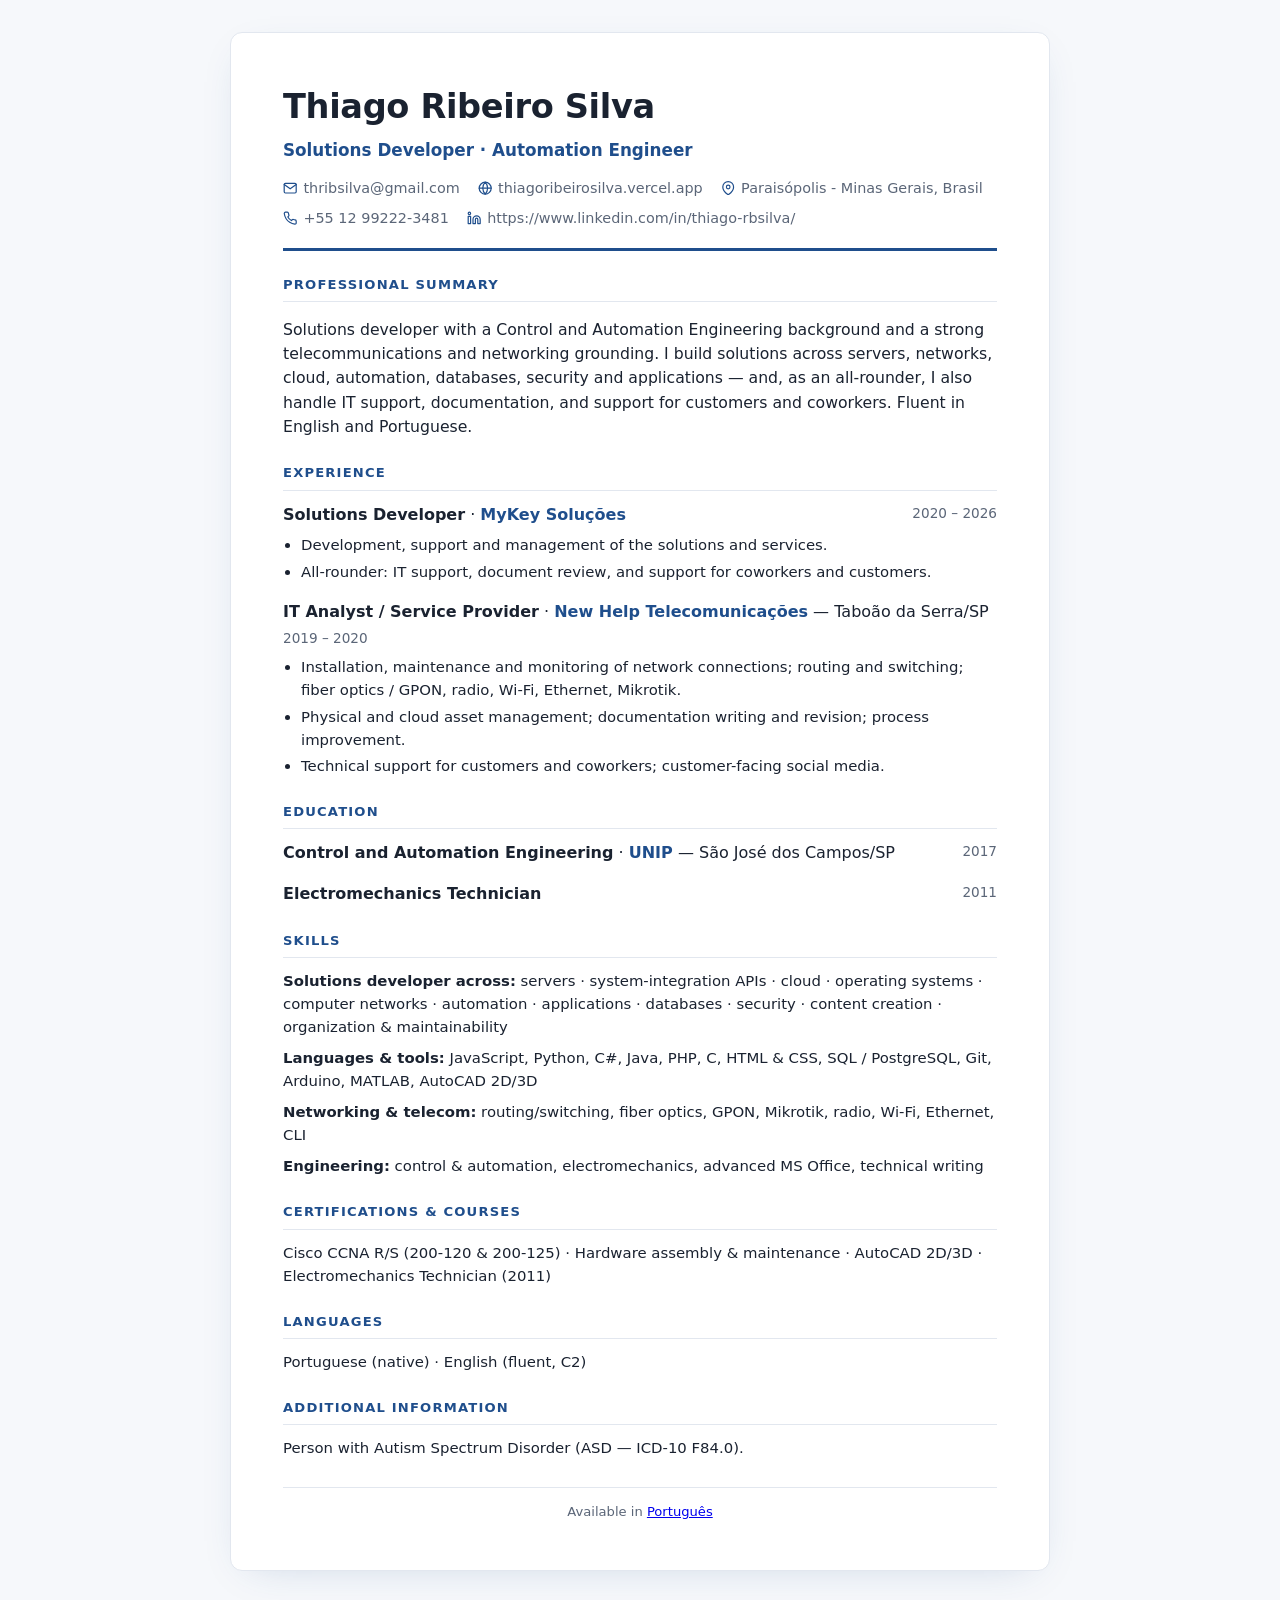
==== commit 2944cc54: "corrige endereço no currículo" ====
--- a/curriculo/en-us/index.html
+++ b/curriculo/en-us/index.html
@@ -5,7 +5,7 @@
   <meta name="viewport" content="width=device-width, initial-scale=1">
   <title>Thiago Ribeiro Silva — Resume</title>
   <link rel="icon" type="image/svg+xml" href="/favicon.svg" />
-  <link rel="stylesheet" href="/curriculo/en-us/estilo.css" />
+  <link rel="stylesheet" href="/curriculo/estilo.css" />
 </head>
 <body>
   <main class="folha">
@@ -15,7 +15,7 @@
       <div class="contato">
         <span><svg class="icone" viewBox="0 0 24 24" aria-hidden="true"><path d="M4 4h16c1.1 0 2 .9 2 2v12c0 1.1-.9 2-2 2H4c-1.1 0-2-.9-2-2V6c0-1.1.9-2 2-2z"/><polyline points="22,6 12,13 2,6"/></svg><a href="mailto:thribsilva@gmail.com">thribsilva@gmail.com</a></span>
         <span><svg class="icone" viewBox="0 0 24 24" aria-hidden="true"><circle cx="12" cy="12" r="10"/><line x1="2" y1="12" x2="22" y2="12"/><path d="M12 2a15.3 15.3 0 0 1 4 10 15.3 15.3 0 0 1-4 10 15.3 15.3 0 0 1-4-10 15.3 15.3 0 0 1 4-10z"/></svg><a href="https://thiagoribeirosilva.vercel.app" target="_blank" rel="noopener">thiagoribeirosilva.vercel.app</a></span>
-        <span><svg class="icone" viewBox="0 0 24 24" aria-hidden="true"><path d="M21 10c0 7-9 13-9 13s-9-6-9-13a9 9 0 0 1 18 0z"/><circle cx="12" cy="10" r="3"/></svg>São Paulo, Brazil</span>
+        <span><svg class="icone" viewBox="0 0 24 24" aria-hidden="true"><path d="M21 10c0 7-9 13-9 13s-9-6-9-13a9 9 0 0 1 18 0z"/><circle cx="12" cy="10" r="3"/></svg>Paraisópolis - Minas Gerais, Brasil</span>
         <span><svg class="icone" viewBox="0 0 24 24" aria-hidden="true"><path d="M22 16.92v3a2 2 0 0 1-2.18 2 19.79 19.79 0 0 1-8.63-3.07 19.5 19.5 0 0 1-6-6 19.79 19.79 0 0 1-3.07-8.67A2 2 0 0 1 4.11 2h3a2 2 0 0 1 2 1.72 12.84 12.84 0 0 0 .7 2.81 2 2 0 0 1-.45 2.11L8.09 9.91a16 16 0 0 0 6 6l1.27-1.27a2 2 0 0 1 2.11-.45 12.84 12.84 0 0 0 2.81.7A2 2 0 0 1 22 16.92z"/></svg><a href="tel:+5512992223481">+55 12 99222-3481</a></span>
         <span><svg class="icone" viewBox="0 0 24 24" aria-hidden="true"><path d="M16 8a6 6 0 0 1 6 6v7h-4v-7a2 2 0 0 0-2-2 2 2 0 0 0-2 2v7h-4v-7a6 6 0 0 1 6-6z"/><rect x="2" y="9" width="4" height="12"/><circle cx="4" cy="4" r="2"/></svg><span>https://www.linkedin.com/in/thiago-rbsilva/</span></span>
       </div>
@@ -100,7 +100,7 @@
       <div class="linha-curta">Person with Autism Spectrum Disorder (ASD — ICD-10 F84.0).</div>
     </section>
 
-    <footer>Available in <a href="../pt-BR">Português</a></footer>
+    <footer>Available in <a href="/curriculo/pt-br">Português</a></footer>
   </main>
 </body>
 </html>
--- a/curriculo/estilo.css
+++ b/curriculo/estilo.css
@@ -0,0 +1,207 @@
+:root {
+  --branco: #ffffff;
+  --branco-gelo: #f6f8fb;
+  --azul-noite: #1a2230;
+  --cinza-azulado: #5b6678;
+  --azul-corporativo: #1f4e8c; /* azul corporativo (engenharia/aeroespacial) */
+  --azul-claro: #eaf1fb;
+  --cinza-claro: #e2e7ef;
+  --largura-maxima: 820px;
+}
+
+* {
+  box-sizing: border-box;
+}
+
+body {
+  margin: 0;
+  background: var(--branco-gelo);
+  color: var(--azul-noite);
+  font-family: 'Inter', system-ui, -apple-system, 'Segoe UI', Roboto, Arial, sans-serif;
+  line-height: 1.55;
+  -webkit-font-smoothing: antialiased;
+}
+
+.folha {
+  max-width: var(--largura-maxima);
+  margin: 32px auto;
+  background: var(--branco);
+  border: 1px solid var(--cinza-claro);
+  border-radius: 12px;
+  padding: 48px 52px;
+  box-shadow: 0 10px 40px -20px rgba(31, 78, 140, .25);
+}
+
+/* cabeçalho */
+.folha .cabecalho {
+  border-bottom: 3px solid var(--azul-corporativo);
+  padding-bottom: 18px;
+  margin-bottom: 22px;
+}
+
+.folha .cabecalho h1 {
+  margin: 0;
+  font-size: 2.1rem;
+  letter-spacing: -.01em;
+  color: var(--azul-noite);
+}
+
+.folha .cargo {
+  margin: 4px 0 14px;
+  color: var(--azul-corporativo);
+  font-weight: 600;
+  font-size: 1.05rem;
+}
+
+.folha .contato {
+  display: flex;
+  flex-wrap: wrap;
+  gap: 8px 18px;
+  font-size: .9rem;
+  color: var(--cinza-azulado);
+}
+
+.folha .contato span {
+  display: inline-flex;
+  align-items: center;
+}
+
+.folha .contato a {
+  color: var(--cinza-azulado);
+  text-decoration: none;
+}
+
+.folha .contato a:hover {
+  color: var(--azul-corporativo);
+}
+
+.folha .contato .icone {
+  width: 1em;
+  height: 1em;
+  color: var(--azul-corporativo);
+  margin-right: 6px;
+  vertical-align: -2px;
+  flex: none;
+  stroke: currentColor;
+  fill: none;
+  stroke-width: 2;
+  stroke-linecap: round;
+  stroke-linejoin: round;
+}
+
+/* seções */
+.folha section {
+  margin-top: 24px;
+}
+
+.folha section h2 {
+  font-size: .82rem;
+  text-transform: uppercase;
+  letter-spacing: .09em;
+  color: var(--azul-corporativo);
+  margin: 0 0 12px;
+  padding-bottom: 6px;
+  border-bottom: 1px solid var(--cinza-claro);
+}
+
+.folha .resumo {
+  color: var(--azul-noite);
+  font-size: .98rem;
+}
+
+/* experiência / formação */
+.folha .item {
+  margin-bottom: 16px;
+}
+
+.folha .item-topo {
+  display: flex;
+  justify-content: space-between;
+  flex-wrap: wrap;
+  gap: 4px;
+}
+
+.folha .item-titulo {
+  font-weight: 700;
+}
+
+.folha .item-org {
+  color: var(--azul-corporativo);
+  font-weight: 600;
+}
+
+.folha .item-periodo {
+  color: var(--cinza-azulado);
+  font-size: .85rem;
+  white-space: nowrap;
+}
+
+.folha .item ul {
+  margin: 7px 0 0;
+  padding-left: 18px;
+}
+
+.folha .item li {
+  margin: 3px 0;
+  font-size: .93rem;
+}
+
+.folha .placeholder {
+  color: #b03a2e;
+  font-weight: 600; /* destacar o que falta confirmar */
+}
+
+/* habilidades */
+.folha .grupo-skill {
+  margin-bottom: 8px;
+  font-size: .93rem;
+}
+
+.folha .grupo-skill b {
+  color: var(--azul-noite);
+}
+
+.folha .linha-curta {
+  font-size: .93rem;
+}
+
+.folha footer {
+  margin-top: 26px;
+  padding-top: 14px;
+  border-top: 1px solid var(--cinza-claro);
+  font-size: .82rem;
+  color: var(--cinza-azulado);
+  text-align: center;
+}
+
+/* responsivo */
+@media (max-width: 600px) {
+  .folha {
+    padding: 30px 22px;
+    margin: 14px;
+  }
+
+  .folha .cabecalho h1 {
+    font-size: 1.7rem;
+  }
+}
+
+/* impressão / salvar como PDF */
+@media print {
+  body {
+    background: #fff;
+  }
+
+  .folha {
+    margin: 0;
+    border: 0;
+    box-shadow: none;
+    border-radius: 0;
+    padding: 0 8mm;
+    max-width: none;
+  }
+
+  .folha a {
+    color: var(--azul-noite) !important;
+  }
+}
